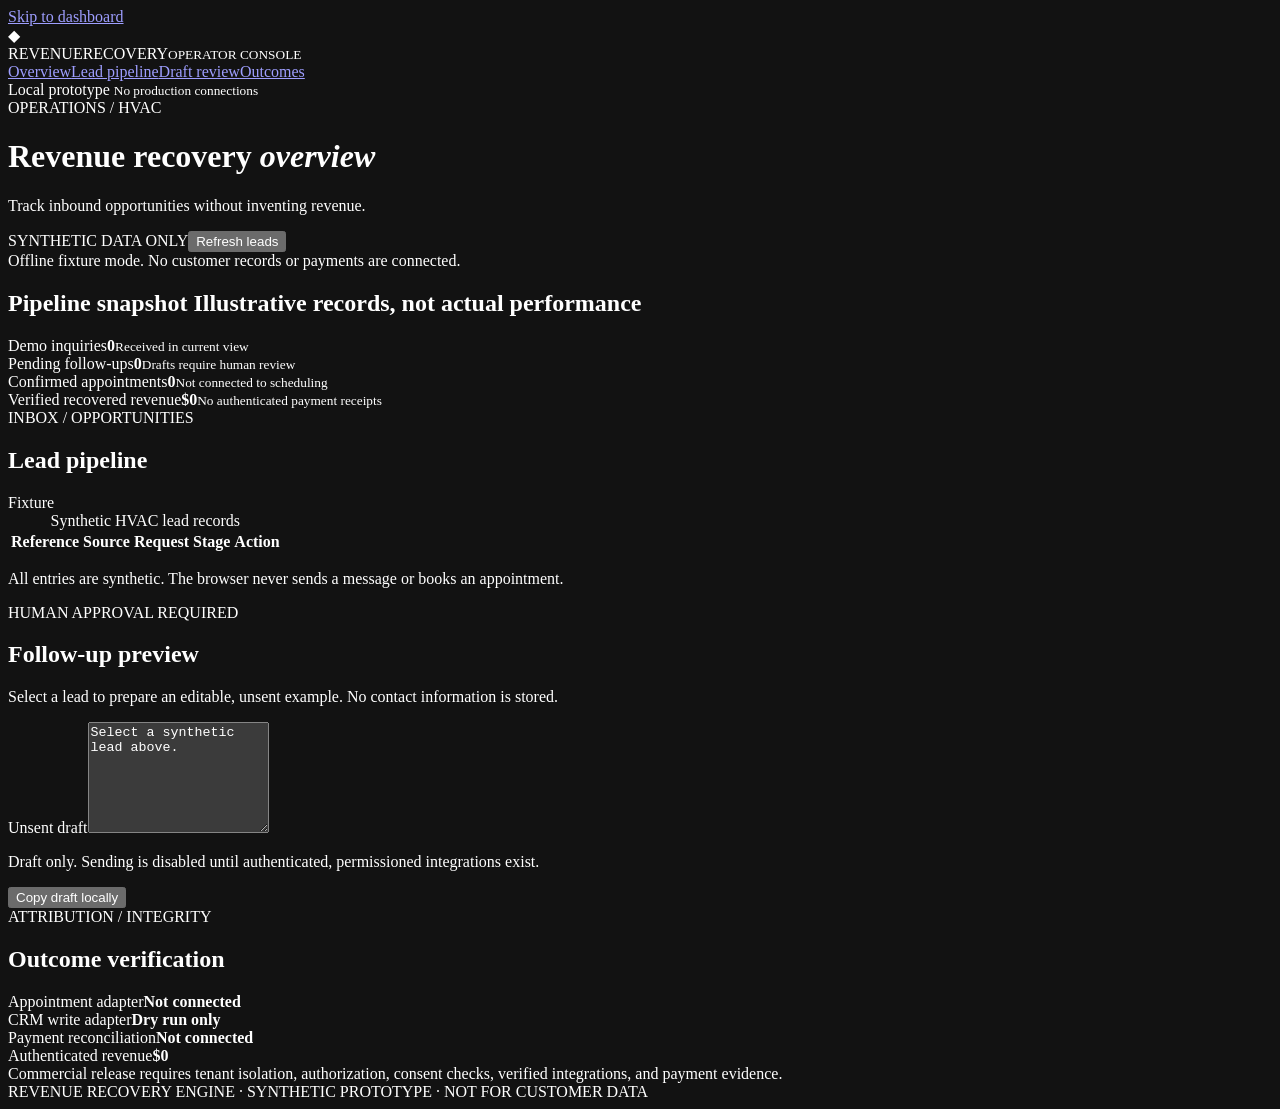
==== products/revenue_recovery/web/index.html @ 93f271ac "feat(rre-experience): add synthetic dashboard and CRM dry-run web/index.html" ====
<!doctype html>
<html lang="en">
<head>
<meta charset="utf-8">
<meta name="viewport" content="width=device-width, initial-scale=1">
<meta name="color-scheme" content="dark">
<title>Revenue Recovery | Synthetic Demo</title>
<link rel="stylesheet" href="./styles.css">
<script defer src="./app.js"></script>
</head>
<body>
<a class="skip" href="#main">Skip to dashboard</a>
<div class="shell">
  <aside class="rail" aria-label="Dashboard navigation">
    <div class="brand"><span class="mark" aria-hidden="true">◆</span><div>REVENUE<span>RECOVERY</span><small>OPERATOR CONSOLE</small></div></div>
    <nav aria-label="Sections"><a href="#overview" aria-current="page">Overview</a><a href="#pipeline">Lead pipeline</a><a href="#drafts">Draft review</a><a href="#outcomes">Outcomes</a></nav>
    <div class="rail-foot"><span class="status-dot" aria-hidden="true"></span> Local prototype <small>No production connections</small></div>
  </aside>
  <main id="main">
    <header class="topbar"><div><div class="eyebrow">OPERATIONS / HVAC</div><h1>Revenue recovery <em>overview</em></h1><p>Track inbound opportunities without inventing revenue.</p></div><div class="top-actions"><span class="badge">SYNTHETIC DATA ONLY</span><button id="refresh" type="button">Refresh leads</button></div></header>
    <div class="notice" role="status" id="connection">Offline fixture mode. No customer records or payments are connected.</div>
    <section id="overview" aria-labelledby="overview-heading"><h2 id="overview-heading">Pipeline snapshot <span class="section-note">Illustrative records, not actual performance</span></h2>
      <div class="metrics">
        <article class="metric"><span>Demo inquiries</span><strong id="leadCount">0</strong><small>Received in current view</small></article>
        <article class="metric"><span>Pending follow-ups</span><strong id="followCount">0</strong><small>Drafts require human review</small></article>
        <article class="metric"><span>Confirmed appointments</span><strong>0</strong><small>Not connected to scheduling</small></article>
        <article class="metric"><span>Verified recovered revenue</span><strong>$0</strong><small>No authenticated payment receipts</small></article>
      </div>
    </section>
    <section class="workspace" id="pipeline" aria-labelledby="pipeline-heading"><div class="section-head"><div><div class="eyebrow">INBOX / OPPORTUNITIES</div><h2 id="pipeline-heading">Lead pipeline</h2></div><span id="leadSource" class="pill">Fixture</span></div>
      <div class="table-scroll"><table><caption class="sr-only">Synthetic HVAC lead records</caption><thead><tr><th scope="col">Reference</th><th scope="col">Source</th><th scope="col">Request</th><th scope="col">Stage</th><th scope="col">Action</th></tr></thead><tbody id="leadRows"></tbody></table></div>
      <p class="hint">All entries are synthetic. The browser never sends a message or books an appointment.</p>
    </section>
    <section class="columns">
      <article class="panel" id="drafts" aria-labelledby="drafts-heading"><div class="eyebrow">HUMAN APPROVAL REQUIRED</div><h2 id="drafts-heading">Follow-up preview</h2><p class="muted">Select a lead to prepare an editable, unsent example. No contact information is stored.</p>
        <label for="draft">Unsent draft</label><textarea id="draft" rows="7" spellcheck="true" aria-describedby="draftWarning">Select a synthetic lead above.</textarea><p class="hint" id="draftWarning">Draft only. Sending is disabled until authenticated, permissioned integrations exist.</p><button type="button" id="copyDraft">Copy draft locally</button><span id="copyStatus" class="inline-status" role="status"></span>
      </article>
      <article class="panel" id="outcomes" aria-labelledby="outcomes-heading"><div class="eyebrow">ATTRIBUTION / INTEGRITY</div><h2 id="outcomes-heading">Outcome verification</h2><div class="outcome"><span>Appointment adapter</span><strong>Not connected</strong></div><div class="outcome"><span>CRM write adapter</span><strong>Dry run only</strong></div><div class="outcome"><span>Payment reconciliation</span><strong>Not connected</strong></div><div class="outcome"><span>Authenticated revenue</span><strong>$0</strong></div><div class="gate">Commercial release requires tenant isolation, authorization, consent checks, verified integrations, and payment evidence.</div>
      </article>
    </section>
    <footer>REVENUE RECOVERY ENGINE · SYNTHETIC PROTOTYPE · NOT FOR CUSTOMER DATA</footer>
  </main>
</div>
</body>
</html>
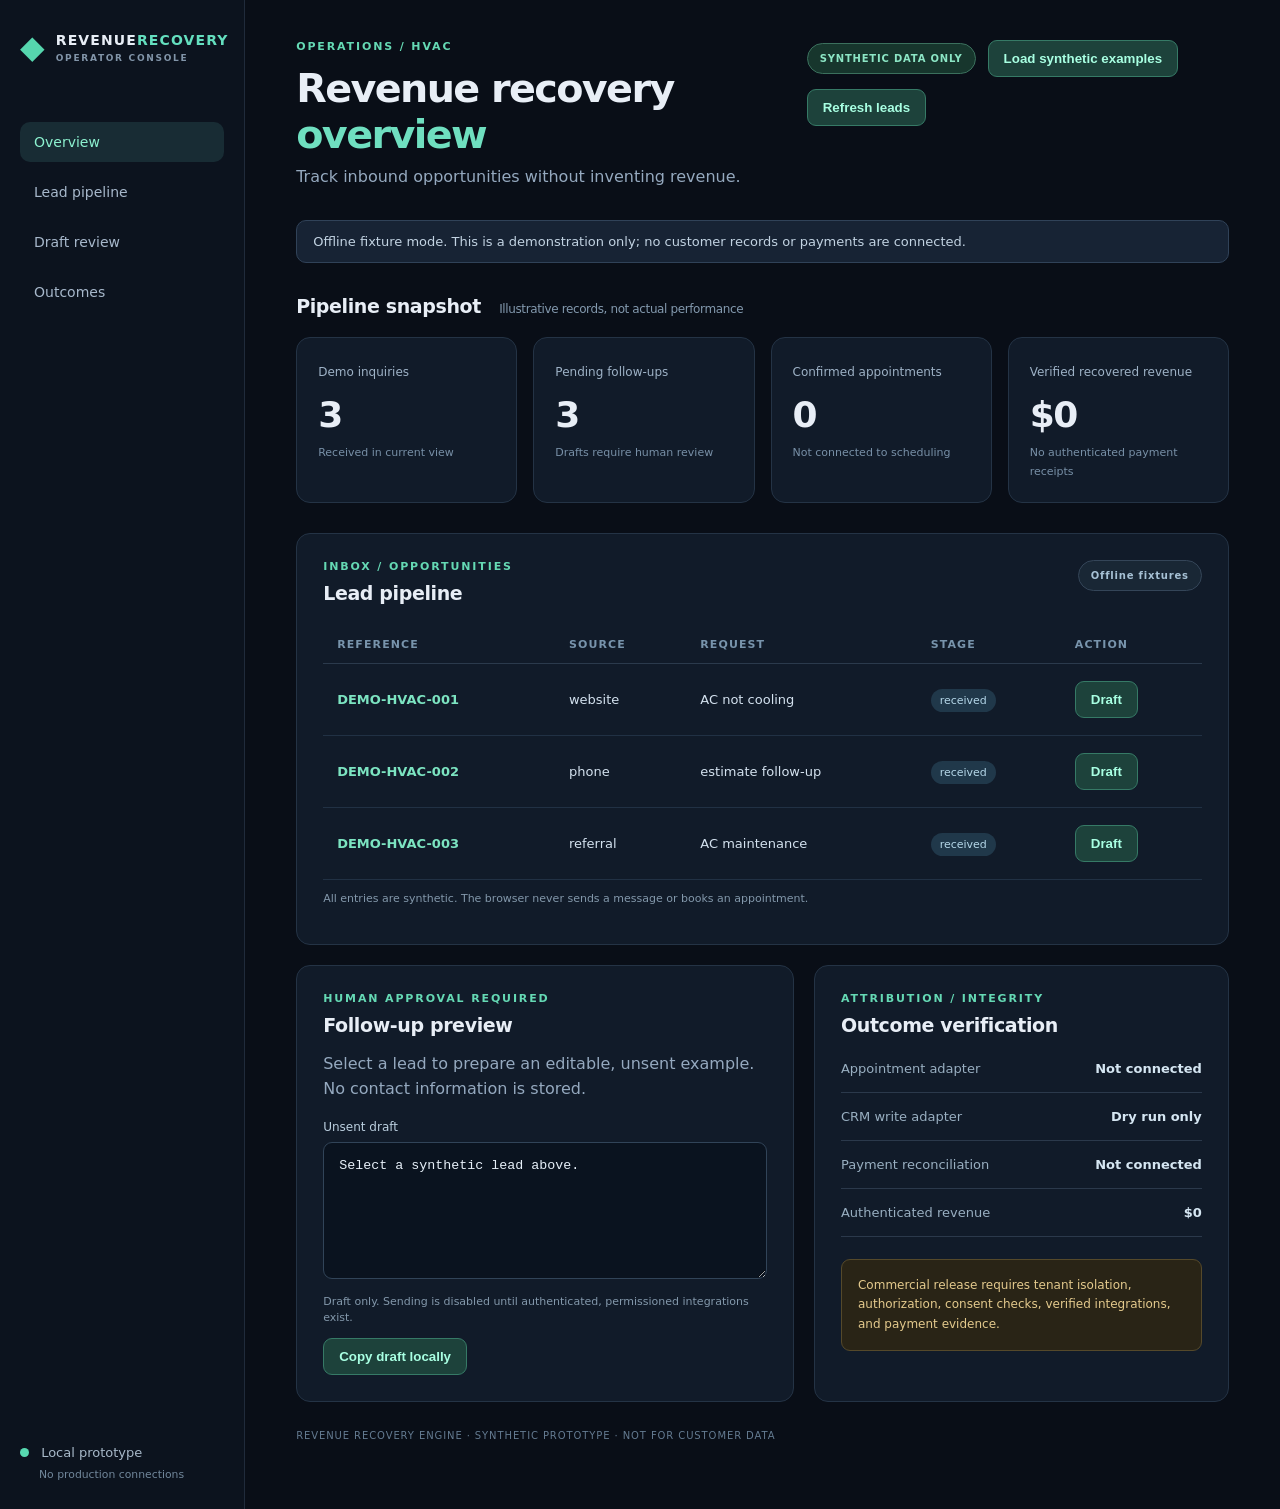
==== commit a4d26a77: "feat(rre): add explicit synthetic demo seed button to browser console" ====
--- a/products/revenue_recovery/web/index.html
+++ b/products/revenue_recovery/web/index.html
@@ -17,7 +17,7 @@
     <div class="rail-foot"><span class="status-dot" aria-hidden="true"></span> Local prototype <small>No production connections</small></div>
   </aside>
   <main id="main">
-    <header class="topbar"><div><div class="eyebrow">OPERATIONS / HVAC</div><h1>Revenue recovery <em>overview</em></h1><p>Track inbound opportunities without inventing revenue.</p></div><div class="top-actions"><span class="badge">SYNTHETIC DATA ONLY</span><button id="refresh" type="button">Refresh leads</button></div></header>
+    <header class="topbar"><div><div class="eyebrow">OPERATIONS / HVAC</div><h1>Revenue recovery <em>overview</em></h1><p>Track inbound opportunities without inventing revenue.</p></div><div class="top-actions"><span class="badge">SYNTHETIC DATA ONLY</span><button id="seedDemo" type="button">Load synthetic examples</button><button id="refresh" type="button">Refresh leads</button></div></header>
     <div class="notice" role="status" id="connection">Offline fixture mode. No customer records or payments are connected.</div>
     <section id="overview" aria-labelledby="overview-heading"><h2 id="overview-heading">Pipeline snapshot <span class="section-note">Illustrative records, not actual performance</span></h2>
       <div class="metrics">
--- a/products/revenue_recovery/web/styles.css
+++ b/products/revenue_recovery/web/styles.css
@@ -0,0 +1 @@
+:root{font-family:Inter,ui-sans-serif,system-ui,-apple-system,BlinkMacSystemFont,"Segoe UI",sans-serif;color:#e8eef6;background:#090e17;font-synthesis:none}*{box-sizing:border-box}body{margin:0}a{color:inherit}.skip{position:absolute;top:-80px;left:12px;background:#fff;color:#111;padding:12px;z-index:10}.skip:focus{top:10px}.shell{display:grid;grid-template-columns:245px minmax(0,1fr);min-height:100vh}.rail{padding:28px 20px;border-right:1px solid #202b3b;background:#0c131e;display:flex;flex-direction:column;gap:56px}.brand{display:flex;align-items:center;gap:10px;font-weight:800;font-size:14px;letter-spacing:.08em}.brand span:not(.mark){color:#64dfbf}.brand small{display:block;font-size:9px;color:#8295a9;letter-spacing:.19em;margin-top:5px}.mark{font-size:32px;color:#56d6ae}.rail nav{display:grid;gap:10px}.rail nav a{text-decoration:none;padding:12px 14px;border-radius:10px;color:#a7b8cb;font-size:14px}.rail nav a:hover,.rail nav a:focus,.rail nav a[aria-current]{background:#182c34;color:#8cf1cf}.rail-foot{margin-top:auto;color:#a8b9c9;font-size:13px}.rail-foot small{display:block;margin:8px 0 0 19px;color:#71879b}.status-dot{display:inline-block;width:9px;height:9px;border-radius:50%;background:#57d8b0;margin-right:8px}main{padding:40px clamp(20px,4vw,64px);max-width:1550px;width:100%;margin:0 auto}.topbar,.section-head{display:flex;align-items:flex-start;justify-content:space-between;gap:24px}.eyebrow{font-size:11px;color:#65d9b4;letter-spacing:.17em;font-weight:750}h1{font-size:clamp(28px,3.1vw,43px);margin:12px 0 8px;letter-spacing:-.04em}h1 em{font-style:normal;color:#6fdfc0}.topbar p,.muted{color:#95a9bf;line-height:1.55}.topbar p{margin:0}.top-actions{display:flex;align-items:center;gap:12px;flex-wrap:wrap}.badge,.pill{font-size:10px;font-weight:800;letter-spacing:.08em;border-radius:100px;padding:9px 12px;border:1px solid #3b705d;color:#8ce6c5;background:#17362d}.pill{background:#192735;color:#a6c1d5;border-color:#344558}button{background:#1d423b;color:#a8ffe2;border:1px solid #367a66;padding:10px 15px;border-radius:9px;cursor:pointer;font-weight:700}button:hover,button:focus-visible{background:#275e50;outline:2px solid #6be5c0;outline-offset:2px}.notice{margin:30px 0 32px;padding:13px 16px;background:#172334;border:1px solid #304258;border-radius:10px;color:#c2d3e2;font-size:13px}h2{font-size:19px;margin:0 0 20px;letter-spacing:-.02em}.section-note{font-size:12px;color:#8399ae;font-weight:400;margin-left:12px}.metrics{display:grid;grid-template-columns:repeat(4,minmax(0,1fr));gap:16px}.metric,.workspace,.panel{background:#111b29;border:1px solid #243345;border-radius:14px}.metric{padding:23px 21px}.metric span{font-size:12px;color:#9eb2c6}.metric strong{display:block;font-size:36px;letter-spacing:-.04em;margin:14px 0 6px}.metric small{color:#7890a7;font-size:11px}.workspace{margin:30px 0 20px;padding:26px}.section-head h2{margin:9px 0 22px}.table-scroll{overflow-x:auto}table{border-collapse:collapse;width:100%;min-width:650px;text-align:left}th{font-size:11px;text-transform:uppercase;letter-spacing:.1em;color:#7894ac;font-weight:700;padding:12px 14px;border-bottom:1px solid #2b3a4c}td{padding:17px 14px;border-bottom:1px solid #213144;font-size:13px;color:#d4e2ef}td:nth-child(3){max-width:350px}td:first-child{color:#7ce4c1;font-weight:700}.stage{border-radius:100px;padding:5px 9px;background:#20384a;color:#b5d7e9;font-size:11px}.empty{color:#a7bbcc;text-align:center}.hint{font-size:11px;color:#8398ab;line-height:1.5}.columns{display:grid;grid-template-columns:1.2fr 1fr;gap:20px}.panel{padding:26px}.panel h2{margin:9px 0}.panel label{display:block;font-size:12px;margin:18px 0 8px;color:#bcd0e0}.panel textarea{width:100%;resize:vertical;border-radius:9px;background:#0a131f;border:1px solid #314458;color:#e7f0f9;padding:15px;font:14px/1.55 inherit}.panel textarea:focus{outline:2px solid #5fdbb5}.inline-status{margin-left:12px;font-size:12px;color:#8be3c6}.outcome{display:flex;justify-content:space-between;gap:12px;padding:16px 0;border-bottom:1px solid #2b394b;color:#99afc1;font-size:13px}.outcome strong{color:#d5e6f2;text-align:right}.gate{margin-top:22px;padding:16px;background:#292416;border:1px solid #55492a;color:#e4ca8d;border-radius:9px;font-size:12px;line-height:1.6}footer{padding:28px 0;color:#647b91;font-size:10px;letter-spacing:.09em}.sr-only{position:absolute;width:1px;height:1px;padding:0;margin:-1px;overflow:hidden;clip:rect(0,0,0,0);white-space:nowrap;border:0}@media(max-width:1100px){.metrics{grid-template-columns:repeat(2,1fr)}.columns{grid-template-columns:1fr}}@media(max-width:760px){.shell{display:block}.rail{padding:15px;gap:14px}.rail nav{display:flex;overflow:auto;gap:4px}.rail nav a{white-space:nowrap;font-size:12px;padding:9px}.rail-foot{display:none}main{padding:25px 16px}.topbar{display:block}.top-actions{margin-top:20px}.metrics{gap:10px}.metric{padding:17px}.metric strong{font-size:28px}.workspace,.panel{padding:18px}.section-note{display:block;margin:7px 0}.badge{font-size:9px}}@media(prefers-reduced-motion:no-preference){button,.rail nav a{transition:background .15s ease}}
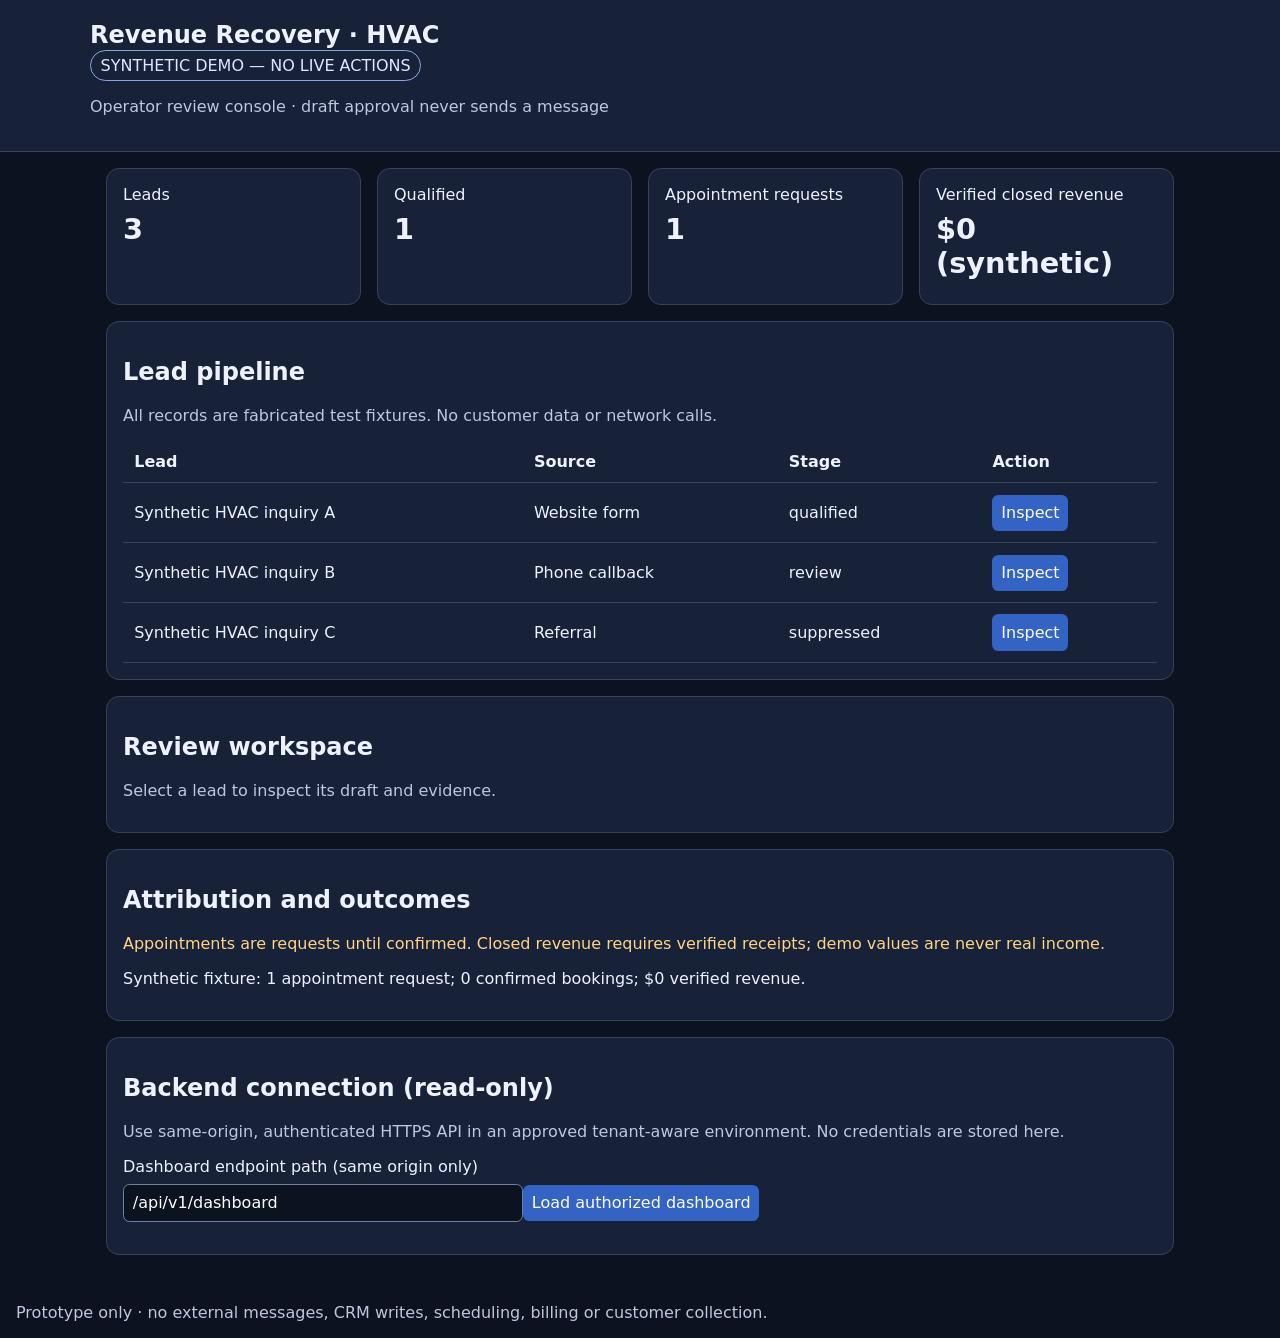
==== commit 68a9799e: "feat(rre): add isolated synthetic responsive operator dashboard" ====
--- a/products/revenue_recovery/web/index.html
+++ b/products/revenue_recovery/web/index.html
@@ -1,45 +1,39 @@
 <!doctype html>
-<html lang="en">
-<head>
-<meta charset="utf-8">
-<meta name="viewport" content="width=device-width, initial-scale=1">
-<meta name="color-scheme" content="dark">
-<title>Revenue Recovery | Synthetic Demo</title>
-<link rel="stylesheet" href="./styles.css">
-<script defer src="./app.js"></script>
-</head>
-<body>
-<a class="skip" href="#main">Skip to dashboard</a>
-<div class="shell">
-  <aside class="rail" aria-label="Dashboard navigation">
-    <div class="brand"><span class="mark" aria-hidden="true">◆</span><div>REVENUE<span>RECOVERY</span><small>OPERATOR CONSOLE</small></div></div>
-    <nav aria-label="Sections"><a href="#overview" aria-current="page">Overview</a><a href="#pipeline">Lead pipeline</a><a href="#drafts">Draft review</a><a href="#outcomes">Outcomes</a></nav>
-    <div class="rail-foot"><span class="status-dot" aria-hidden="true"></span> Local prototype <small>No production connections</small></div>
-  </aside>
-  <main id="main">
-    <header class="topbar"><div><div class="eyebrow">OPERATIONS / HVAC</div><h1>Revenue recovery <em>overview</em></h1><p>Track inbound opportunities without inventing revenue.</p></div><div class="top-actions"><span class="badge">SYNTHETIC DATA ONLY</span><button id="seedDemo" type="button">Load synthetic examples</button><button id="refresh" type="button">Refresh leads</button></div></header>
-    <div class="notice" role="status" id="connection">Offline fixture mode. No customer records or payments are connected.</div>
-    <section id="overview" aria-labelledby="overview-heading"><h2 id="overview-heading">Pipeline snapshot <span class="section-note">Illustrative records, not actual performance</span></h2>
-      <div class="metrics">
-        <article class="metric"><span>Demo inquiries</span><strong id="leadCount">0</strong><small>Received in current view</small></article>
-        <article class="metric"><span>Pending follow-ups</span><strong id="followCount">0</strong><small>Drafts require human review</small></article>
-        <article class="metric"><span>Confirmed appointments</span><strong>0</strong><small>Not connected to scheduling</small></article>
-        <article class="metric"><span>Verified recovered revenue</span><strong>$0</strong><small>No authenticated payment receipts</small></article>
-      </div>
-    </section>
-    <section class="workspace" id="pipeline" aria-labelledby="pipeline-heading"><div class="section-head"><div><div class="eyebrow">INBOX / OPPORTUNITIES</div><h2 id="pipeline-heading">Lead pipeline</h2></div><span id="leadSource" class="pill">Fixture</span></div>
-      <div class="table-scroll"><table><caption class="sr-only">Synthetic HVAC lead records</caption><thead><tr><th scope="col">Reference</th><th scope="col">Source</th><th scope="col">Request</th><th scope="col">Stage</th><th scope="col">Action</th></tr></thead><tbody id="leadRows"></tbody></table></div>
-      <p class="hint">All entries are synthetic. The browser never sends a message or books an appointment.</p>
-    </section>
-    <section class="columns">
-      <article class="panel" id="drafts" aria-labelledby="drafts-heading"><div class="eyebrow">HUMAN APPROVAL REQUIRED</div><h2 id="drafts-heading">Follow-up preview</h2><p class="muted">Select a lead to prepare an editable, unsent example. No contact information is stored.</p>
-        <label for="draft">Unsent draft</label><textarea id="draft" rows="7" spellcheck="true" aria-describedby="draftWarning">Select a synthetic lead above.</textarea><p class="hint" id="draftWarning">Draft only. Sending is disabled until authenticated, permissioned integrations exist.</p><button type="button" id="copyDraft">Copy draft locally</button><span id="copyStatus" class="inline-status" role="status"></span>
-      </article>
-      <article class="panel" id="outcomes" aria-labelledby="outcomes-heading"><div class="eyebrow">ATTRIBUTION / INTEGRITY</div><h2 id="outcomes-heading">Outcome verification</h2><div class="outcome"><span>Appointment adapter</span><strong>Not connected</strong></div><div class="outcome"><span>CRM write adapter</span><strong>Dry run only</strong></div><div class="outcome"><span>Payment reconciliation</span><strong>Not connected</strong></div><div class="outcome"><span>Authenticated revenue</span><strong>$0</strong></div><div class="gate">Commercial release requires tenant isolation, authorization, consent checks, verified integrations, and payment evidence.</div>
-      </article>
-    </section>
-    <footer>REVENUE RECOVERY ENGINE · SYNTHETIC PROTOTYPE · NOT FOR CUSTOMER DATA</footer>
-  </main>
-</div>
-</body>
-</html>+<html lang="en"><head><meta charset="utf-8"><meta name="viewport" content="width=device-width,initial-scale=1">
+<title>Revenue Recovery | Operator Console</title>
+<style>
+:root{font:16px system-ui,sans-serif;color-scheme:dark;background:#0b1220;color:#eef2ff}*{box-sizing:border-box}body{margin:0}header{padding:1.2rem max(1rem,calc((100vw - 1100px)/2));background:#172238;border-bottom:1px solid #38445c}h1{margin:.1rem 0;font-size:1.5rem}small,.muted{color:#bdc8dc}.badge{display:inline-block;padding:.3rem .6rem;border:1px solid #89a5df;border-radius:1rem;color:#dce8ff}main{max-width:1100px;margin:auto;padding:1rem}.grid{display:grid;grid-template-columns:repeat(auto-fit,minmax(190px,1fr));gap:1rem}.card{background:#172238;border:1px solid #35435b;border-radius:.8rem;padding:1rem;margin-bottom:1rem}.metric{font-size:1.8rem;font-weight:700;margin:.5rem 0}table{width:100%;border-collapse:collapse}th,td{padding:.7rem;text-align:left;border-bottom:1px solid #35435b}button,input{font:inherit;border-radius:.4rem;padding:.55rem}button{background:#3263c5;color:white;border:0;cursor:pointer}button:focus-visible,input:focus-visible{outline:3px solid #f5ce73}button:disabled{opacity:.5;cursor:not-allowed}.scroll{overflow-x:auto}label{display:block;margin:.5rem 0}input{background:#0b1220;color:white;border:1px solid #71809d;width:min(100%,400px)}.warn{color:#ffd38a}#detail{white-space:pre-wrap;overflow-wrap:anywhere}footer{padding:1rem;color:#bdc8dc}
+</style></head><body>
+<header><h1>Revenue Recovery · HVAC</h1><span class="badge" id="mode">SYNTHETIC DEMO — NO LIVE ACTIONS</span><p class="muted">Operator review console · draft approval never sends a message</p></header>
+<main><section aria-label="Pipeline summary" class="grid" id="metrics"></section>
+<section class="card"><h2>Lead pipeline</h2><p class="muted" id="status" role="status" aria-live="polite">Loading local synthetic fixture…</p><div class="scroll"><table><thead><tr><th scope="col">Lead</th><th scope="col">Source</th><th scope="col">Stage</th><th scope="col">Action</th></tr></thead><tbody id="leads"></tbody></table></div></section>
+<section class="card"><h2>Review workspace</h2><p id="detail" class="muted">Select a lead to inspect its draft and evidence.</p><div id="actions"></div></section>
+<section class="card"><h2>Attribution and outcomes</h2><p class="warn">Appointments are requests until confirmed. Closed revenue requires verified receipts; demo values are never real income.</p><div id="outcomes"></div></section>
+<section class="card"><h2>Backend connection (read-only)</h2><p class="muted">Use same-origin, authenticated HTTPS API in an approved tenant-aware environment. No credentials are stored here.</p><label for="endpoint">Dashboard endpoint path (same origin only)</label><input id="endpoint" value="/api/v1/dashboard" autocomplete="off"><button id="load">Load authorized dashboard</button><p id="apiStatus" role="status"></p></section></main>
+<footer>Prototype only · no external messages, CRM writes, scheduling, billing or customer collection.</footer>
+<script>
+"use strict";
+const fixture={synthetic:true,leads:[
+{id:"SYN-001",name:"Synthetic HVAC inquiry A",source:"Website form",stage:"qualified",evidence:"Synthetic: requested AC repair estimate",draft:"Hello, would you like to review available estimate times?",consent:"unknown",appointment:"not_requested",closed_revenue_verified_cents:0},
+{id:"SYN-002",name:"Synthetic HVAC inquiry B",source:"Phone callback",stage:"review",evidence:"Synthetic: requested furnace service",draft:"Hello, can we help arrange a furnace service estimate?",consent:"unknown",appointment:"requested",closed_revenue_verified_cents:0},
+{id:"SYN-003",name:"Synthetic HVAC inquiry C",source:"Referral",stage:"suppressed",evidence:"Synthetic: opted out",draft:"",consent:"opted_out",appointment:"not_requested",closed_revenue_verified_cents:0}
+]};
+let data=fixture;let selected=null;
+const el=id=>document.getElementById(id);
+const node=(tag,value)=>{const n=document.createElement(tag);n.textContent=String(value);return n};
+function render(){
+el("mode").textContent=data.synthetic?"SYNTHETIC DEMO — NO LIVE ACTIONS":"AUTHORIZED API DATA — READ ONLY";
+el("metrics").replaceChildren();
+const leads=data.leads||[];const verified=leads.reduce((s,l)=>s+(Number.isSafeInteger(l.closed_revenue_verified_cents)&&l.closed_revenue_verified_cents>0?l.closed_revenue_verified_cents:0),0);
+for(const [label,value] of [["Leads",leads.length],["Qualified",leads.filter(l=>l.stage==="qualified").length],["Appointment requests",leads.filter(l=>l.appointment==="requested").length],["Verified closed revenue",data.synthetic?"$0 (synthetic)":new Intl.NumberFormat("en-US",{style:"currency",currency:"USD"}).format(verified/100)]]){
+const c=node("article","");c.className="card";c.append(node("div",label));const v=node("div",value);v.className="metric";c.append(v);el("metrics").append(c)}
+el("leads").replaceChildren();
+for(const l of leads){const tr=document.createElement("tr");for(const value of [l.name,l.source,l.stage])tr.append(node("td",value||"—"));const td=document.createElement("td"),btn=node("button","Inspect");btn.type="button";btn.addEventListener("click",()=>inspect(l.id));td.append(btn);tr.append(td);el("leads").append(tr)}
+el("status").textContent=data.synthetic?"All records are fabricated test fixtures. No customer data or network calls.":"Data returned by authenticated same-origin API; verify tenant authorization server-side.";
+el("outcomes").replaceChildren(node("p",data.synthetic?"Synthetic fixture: 1 appointment request; 0 confirmed bookings; $0 verified revenue.":"Read-only view. Verify provenance and receipt evidence in backend before reporting revenue."));
+if(selected)inspect(selected);
+}
+function inspect(id){selected=id;const l=(data.leads||[]).find(x=>x.id===id);if(!l)return;el("detail").textContent=["Lead: "+l.name,"Source: "+l.source,"Stage: "+l.stage,"Evidence: "+(l.evidence||"None"),"Consent: "+(l.consent||"unknown"),"Draft (NOT SENT): "+(l.draft||"No draft"),"Appointment: "+(l.appointment||"unknown")].join("\n");el("actions").replaceChildren();const btn=node("button","Mark reviewed locally");btn.disabled=!data.synthetic||l.consent==="opted_out"||!l.draft;btn.addEventListener("click",()=>{btn.disabled=true;el("detail").textContent+="\nLocally reviewed only; no approval transmitted, no message sent.";});el("actions").append(btn)}
+el("load").addEventListener("click",async()=>{const path=el("endpoint").value.trim();if(!/^\/[a-zA-Z0-9/_-]+$/.test(path)){el("apiStatus").textContent="Use a same-origin absolute path without query parameters.";return}el("apiStatus").textContent="Loading…";try{if(location.protocol!=="https:"&&location.hostname!=="localhost"&&location.hostname!=="127.0.0.1")throw Error("HTTPS required");const r=await fetch(path,{credentials:"same-origin",headers:{Accept:"application/json"},cache:"no-store"});if(!r.ok)throw Error("HTTP "+r.status);const body=await r.json();if(!body||!Array.isArray(body.leads)||typeof body.synthetic!=="boolean")throw Error("Unexpected API contract");data=body;selected=null;render();el("apiStatus").textContent="Loaded read-only dashboard."}catch(e){el("apiStatus").textContent="Not connected: "+e.message+"; synthetic demo retained if not previously replaced."}});
+render();
+</script></body></html>
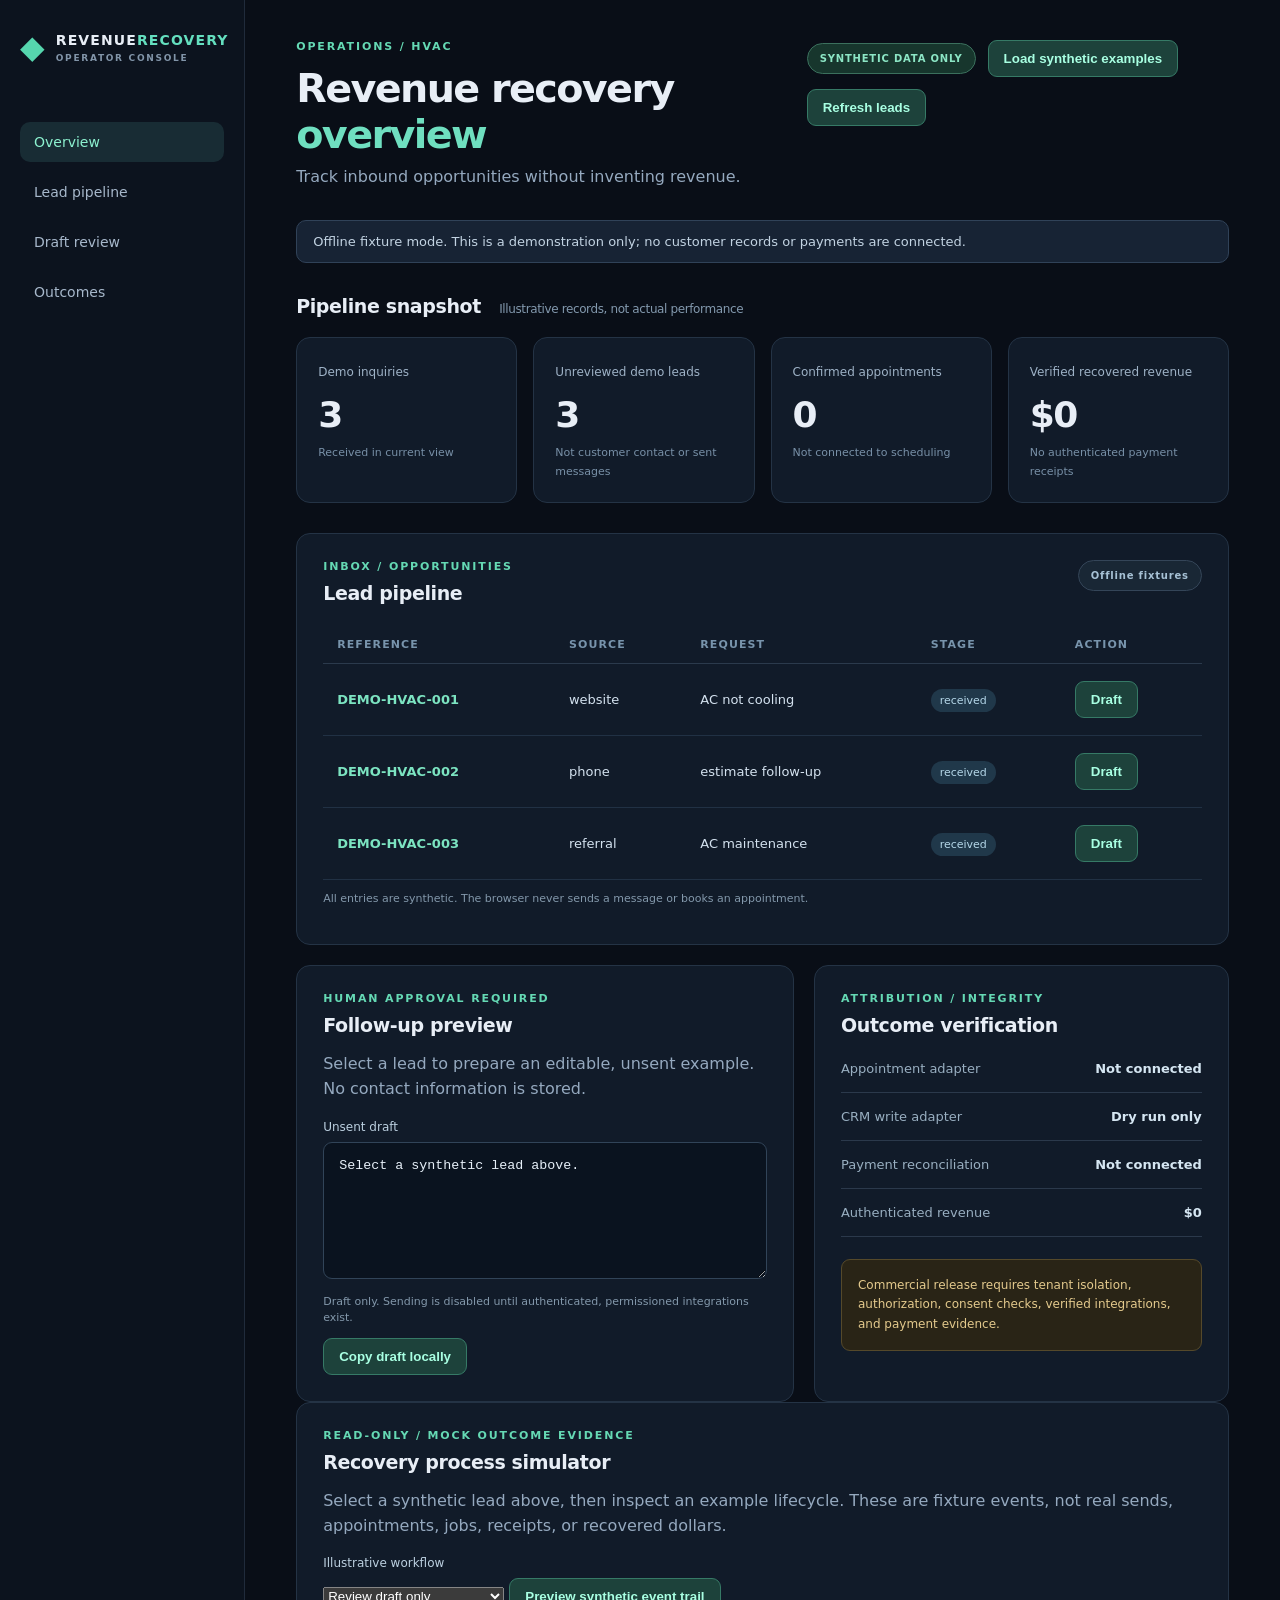
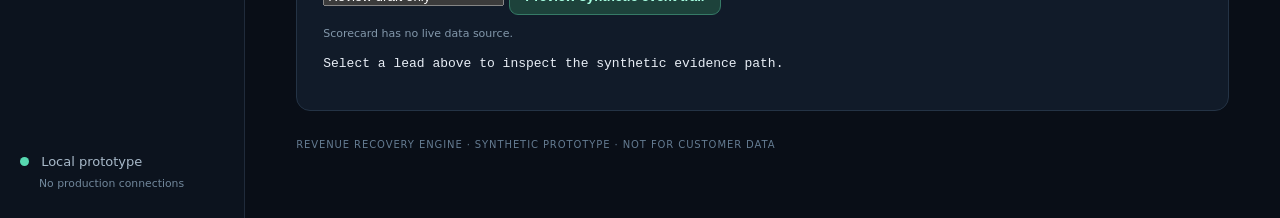
==== commit d26aedc7: "feat(rre): expose explicit synthetic audit simulator and zero-revenue scorecard" ====
--- a/products/revenue_recovery/web/index.html
+++ b/products/revenue_recovery/web/index.html
@@ -1,39 +1,55 @@
 <!doctype html>
-<html lang="en"><head><meta charset="utf-8"><meta name="viewport" content="width=device-width,initial-scale=1">
-<title>Revenue Recovery | Operator Console</title>
-<style>
-:root{font:16px system-ui,sans-serif;color-scheme:dark;background:#0b1220;color:#eef2ff}*{box-sizing:border-box}body{margin:0}header{padding:1.2rem max(1rem,calc((100vw - 1100px)/2));background:#172238;border-bottom:1px solid #38445c}h1{margin:.1rem 0;font-size:1.5rem}small,.muted{color:#bdc8dc}.badge{display:inline-block;padding:.3rem .6rem;border:1px solid #89a5df;border-radius:1rem;color:#dce8ff}main{max-width:1100px;margin:auto;padding:1rem}.grid{display:grid;grid-template-columns:repeat(auto-fit,minmax(190px,1fr));gap:1rem}.card{background:#172238;border:1px solid #35435b;border-radius:.8rem;padding:1rem;margin-bottom:1rem}.metric{font-size:1.8rem;font-weight:700;margin:.5rem 0}table{width:100%;border-collapse:collapse}th,td{padding:.7rem;text-align:left;border-bottom:1px solid #35435b}button,input{font:inherit;border-radius:.4rem;padding:.55rem}button{background:#3263c5;color:white;border:0;cursor:pointer}button:focus-visible,input:focus-visible{outline:3px solid #f5ce73}button:disabled{opacity:.5;cursor:not-allowed}.scroll{overflow-x:auto}label{display:block;margin:.5rem 0}input{background:#0b1220;color:white;border:1px solid #71809d;width:min(100%,400px)}.warn{color:#ffd38a}#detail{white-space:pre-wrap;overflow-wrap:anywhere}footer{padding:1rem;color:#bdc8dc}
-</style></head><body>
-<header><h1>Revenue Recovery · HVAC</h1><span class="badge" id="mode">SYNTHETIC DEMO — NO LIVE ACTIONS</span><p class="muted">Operator review console · draft approval never sends a message</p></header>
-<main><section aria-label="Pipeline summary" class="grid" id="metrics"></section>
-<section class="card"><h2>Lead pipeline</h2><p class="muted" id="status" role="status" aria-live="polite">Loading local synthetic fixture…</p><div class="scroll"><table><thead><tr><th scope="col">Lead</th><th scope="col">Source</th><th scope="col">Stage</th><th scope="col">Action</th></tr></thead><tbody id="leads"></tbody></table></div></section>
-<section class="card"><h2>Review workspace</h2><p id="detail" class="muted">Select a lead to inspect its draft and evidence.</p><div id="actions"></div></section>
-<section class="card"><h2>Attribution and outcomes</h2><p class="warn">Appointments are requests until confirmed. Closed revenue requires verified receipts; demo values are never real income.</p><div id="outcomes"></div></section>
-<section class="card"><h2>Backend connection (read-only)</h2><p class="muted">Use same-origin, authenticated HTTPS API in an approved tenant-aware environment. No credentials are stored here.</p><label for="endpoint">Dashboard endpoint path (same origin only)</label><input id="endpoint" value="/api/v1/dashboard" autocomplete="off"><button id="load">Load authorized dashboard</button><p id="apiStatus" role="status"></p></section></main>
-<footer>Prototype only · no external messages, CRM writes, scheduling, billing or customer collection.</footer>
-<script>
-"use strict";
-const fixture={synthetic:true,leads:[
-{id:"SYN-001",name:"Synthetic HVAC inquiry A",source:"Website form",stage:"qualified",evidence:"Synthetic: requested AC repair estimate",draft:"Hello, would you like to review available estimate times?",consent:"unknown",appointment:"not_requested",closed_revenue_verified_cents:0},
-{id:"SYN-002",name:"Synthetic HVAC inquiry B",source:"Phone callback",stage:"review",evidence:"Synthetic: requested furnace service",draft:"Hello, can we help arrange a furnace service estimate?",consent:"unknown",appointment:"requested",closed_revenue_verified_cents:0},
-{id:"SYN-003",name:"Synthetic HVAC inquiry C",source:"Referral",stage:"suppressed",evidence:"Synthetic: opted out",draft:"",consent:"opted_out",appointment:"not_requested",closed_revenue_verified_cents:0}
-]};
-let data=fixture;let selected=null;
-const el=id=>document.getElementById(id);
-const node=(tag,value)=>{const n=document.createElement(tag);n.textContent=String(value);return n};
-function render(){
-el("mode").textContent=data.synthetic?"SYNTHETIC DEMO — NO LIVE ACTIONS":"AUTHORIZED API DATA — READ ONLY";
-el("metrics").replaceChildren();
-const leads=data.leads||[];const verified=leads.reduce((s,l)=>s+(Number.isSafeInteger(l.closed_revenue_verified_cents)&&l.closed_revenue_verified_cents>0?l.closed_revenue_verified_cents:0),0);
-for(const [label,value] of [["Leads",leads.length],["Qualified",leads.filter(l=>l.stage==="qualified").length],["Appointment requests",leads.filter(l=>l.appointment==="requested").length],["Verified closed revenue",data.synthetic?"$0 (synthetic)":new Intl.NumberFormat("en-US",{style:"currency",currency:"USD"}).format(verified/100)]]){
-const c=node("article","");c.className="card";c.append(node("div",label));const v=node("div",value);v.className="metric";c.append(v);el("metrics").append(c)}
-el("leads").replaceChildren();
-for(const l of leads){const tr=document.createElement("tr");for(const value of [l.name,l.source,l.stage])tr.append(node("td",value||"—"));const td=document.createElement("td"),btn=node("button","Inspect");btn.type="button";btn.addEventListener("click",()=>inspect(l.id));td.append(btn);tr.append(td);el("leads").append(tr)}
-el("status").textContent=data.synthetic?"All records are fabricated test fixtures. No customer data or network calls.":"Data returned by authenticated same-origin API; verify tenant authorization server-side.";
-el("outcomes").replaceChildren(node("p",data.synthetic?"Synthetic fixture: 1 appointment request; 0 confirmed bookings; $0 verified revenue.":"Read-only view. Verify provenance and receipt evidence in backend before reporting revenue."));
-if(selected)inspect(selected);
-}
-function inspect(id){selected=id;const l=(data.leads||[]).find(x=>x.id===id);if(!l)return;el("detail").textContent=["Lead: "+l.name,"Source: "+l.source,"Stage: "+l.stage,"Evidence: "+(l.evidence||"None"),"Consent: "+(l.consent||"unknown"),"Draft (NOT SENT): "+(l.draft||"No draft"),"Appointment: "+(l.appointment||"unknown")].join("\n");el("actions").replaceChildren();const btn=node("button","Mark reviewed locally");btn.disabled=!data.synthetic||l.consent==="opted_out"||!l.draft;btn.addEventListener("click",()=>{btn.disabled=true;el("detail").textContent+="\nLocally reviewed only; no approval transmitted, no message sent.";});el("actions").append(btn)}
-el("load").addEventListener("click",async()=>{const path=el("endpoint").value.trim();if(!/^\/[a-zA-Z0-9/_-]+$/.test(path)){el("apiStatus").textContent="Use a same-origin absolute path without query parameters.";return}el("apiStatus").textContent="Loading…";try{if(location.protocol!=="https:"&&location.hostname!=="localhost"&&location.hostname!=="127.0.0.1")throw Error("HTTPS required");const r=await fetch(path,{credentials:"same-origin",headers:{Accept:"application/json"},cache:"no-store"});if(!r.ok)throw Error("HTTP "+r.status);const body=await r.json();if(!body||!Array.isArray(body.leads)||typeof body.synthetic!=="boolean")throw Error("Unexpected API contract");data=body;selected=null;render();el("apiStatus").textContent="Loaded read-only dashboard."}catch(e){el("apiStatus").textContent="Not connected: "+e.message+"; synthetic demo retained if not previously replaced."}});
-render();
-</script></body></html>+<html lang="en">
+<head>
+<meta charset="utf-8">
+<meta name="viewport" content="width=device-width, initial-scale=1">
+<meta name="color-scheme" content="dark">
+<title>Revenue Recovery | Synthetic Demo</title>
+<link rel="stylesheet" href="./styles.css">
+<script defer src="./app.js"></script>
+</head>
+<body>
+<a class="skip" href="#main">Skip to dashboard</a>
+<div class="shell">
+  <aside class="rail" aria-label="Dashboard navigation">
+    <div class="brand"><span class="mark" aria-hidden="true">◆</span><div>REVENUE<span>RECOVERY</span><small>OPERATOR CONSOLE</small></div></div>
+    <nav aria-label="Sections"><a href="#overview" aria-current="page">Overview</a><a href="#pipeline">Lead pipeline</a><a href="#drafts">Draft review</a><a href="#outcomes">Outcomes</a></nav>
+    <div class="rail-foot"><span class="status-dot" aria-hidden="true"></span> Local prototype <small>No production connections</small></div>
+  </aside>
+  <main id="main">
+    <header class="topbar"><div><div class="eyebrow">OPERATIONS / HVAC</div><h1>Revenue recovery <em>overview</em></h1><p>Track inbound opportunities without inventing revenue.</p></div><div class="top-actions"><span class="badge">SYNTHETIC DATA ONLY</span><button id="seedDemo" type="button">Load synthetic examples</button><button id="refresh" type="button">Refresh leads</button></div></header>
+    <div class="notice" role="status" id="connection">Offline fixture mode. No customer records or payments are connected.</div>
+    <section id="overview" aria-labelledby="overview-heading"><h2 id="overview-heading">Pipeline snapshot <span class="section-note">Illustrative records, not actual performance</span></h2>
+      <div class="metrics">
+        <article class="metric"><span>Demo inquiries</span><strong id="leadCount">0</strong><small>Received in current view</small></article>
+        <article class="metric"><span>Unreviewed demo leads</span><strong id="followCount">0</strong><small>Not customer contact or sent messages</small></article>
+        <article class="metric"><span>Confirmed appointments</span><strong>0</strong><small>Not connected to scheduling</small></article>
+        <article class="metric"><span>Verified recovered revenue</span><strong>$0</strong><small>No authenticated payment receipts</small></article>
+      </div>
+    </section>
+    <section class="workspace" id="pipeline" aria-labelledby="pipeline-heading"><div class="section-head"><div><div class="eyebrow">INBOX / OPPORTUNITIES</div><h2 id="pipeline-heading">Lead pipeline</h2></div><span id="leadSource" class="pill">Fixture</span></div>
+      <div class="table-scroll"><table><caption class="sr-only">Synthetic HVAC lead records</caption><thead><tr><th scope="col">Reference</th><th scope="col">Source</th><th scope="col">Request</th><th scope="col">Stage</th><th scope="col">Action</th></tr></thead><tbody id="leadRows"></tbody></table></div>
+      <p class="hint">All entries are synthetic. The browser never sends a message or books an appointment.</p>
+    </section>
+    <section class="columns">
+      <article class="panel" id="drafts" aria-labelledby="drafts-heading"><div class="eyebrow">HUMAN APPROVAL REQUIRED</div><h2 id="drafts-heading">Follow-up preview</h2><p class="muted">Select a lead to prepare an editable, unsent example. No contact information is stored.</p>
+        <label for="draft">Unsent draft</label><textarea id="draft" rows="7" spellcheck="true" aria-describedby="draftWarning">Select a synthetic lead above.</textarea><p class="hint" id="draftWarning">Draft only. Sending is disabled until authenticated, permissioned integrations exist.</p><button type="button" id="copyDraft">Copy draft locally</button><span id="copyStatus" class="inline-status" role="status"></span>
+      </article>
+      <article class="panel" id="outcomes" aria-labelledby="outcomes-heading"><div class="eyebrow">ATTRIBUTION / INTEGRITY</div><h2 id="outcomes-heading">Outcome verification</h2><div class="outcome"><span>Appointment adapter</span><strong>Not connected</strong></div><div class="outcome"><span>CRM write adapter</span><strong>Dry run only</strong></div><div class="outcome"><span>Payment reconciliation</span><strong>Not connected</strong></div><div class="outcome"><span>Authenticated revenue</span><strong>$0</strong></div><div class="gate">Commercial release requires tenant isolation, authorization, consent checks, verified integrations, and payment evidence.</div>
+      </article>
+    </section>
+    <section class="panel" id="scenario-audit" aria-labelledby="audit-heading">
+      <div class="eyebrow">READ-ONLY / MOCK OUTCOME EVIDENCE</div>
+      <h2 id="audit-heading">Recovery process simulator</h2>
+      <p class="muted">Select a synthetic lead above, then inspect an example lifecycle. These are fixture events, not real sends, appointments, jobs, receipts, or recovered dollars.</p>
+      <label for="scenarioChoice">Illustrative workflow</label>
+      <select id="scenarioChoice"><option value="review">Review draft only</option><option value="appointment_mock">Mock appointment</option><option value="closed_job_mock">Mock job close (unverified)</option></select>
+      <button type="button" id="runScenario">Preview synthetic event trail</button>
+      <p id="scorecardInfo" class="hint" role="status">Scorecard has no live data source.</p>
+      <pre id="auditEvents" class="audit-events" role="status">Select a lead above to inspect the synthetic evidence path.</pre>
+    </section>
+    <footer>REVENUE RECOVERY ENGINE · SYNTHETIC PROTOTYPE · NOT FOR CUSTOMER DATA</footer>
+  </main>
+</div>
+</body>
+</html>
--- a/products/revenue_recovery/web/styles.css
+++ b/products/revenue_recovery/web/styles.css
@@ -0,0 +1 @@
+:root{font-family:Inter,ui-sans-serif,system-ui,-apple-system,BlinkMacSystemFont,"Segoe UI",sans-serif;color:#e8eef6;background:#090e17;font-synthesis:none}*{box-sizing:border-box}body{margin:0}a{color:inherit}.skip{position:absolute;top:-80px;left:12px;background:#fff;color:#111;padding:12px;z-index:10}.skip:focus{top:10px}.shell{display:grid;grid-template-columns:245px minmax(0,1fr);min-height:100vh}.rail{padding:28px 20px;border-right:1px solid #202b3b;background:#0c131e;display:flex;flex-direction:column;gap:56px}.brand{display:flex;align-items:center;gap:10px;font-weight:800;font-size:14px;letter-spacing:.08em}.brand span:not(.mark){color:#64dfbf}.brand small{display:block;font-size:9px;color:#8295a9;letter-spacing:.19em;margin-top:5px}.mark{font-size:32px;color:#56d6ae}.rail nav{display:grid;gap:10px}.rail nav a{text-decoration:none;padding:12px 14px;border-radius:10px;color:#a7b8cb;font-size:14px}.rail nav a:hover,.rail nav a:focus,.rail nav a[aria-current]{background:#182c34;color:#8cf1cf}.rail-foot{margin-top:auto;color:#a8b9c9;font-size:13px}.rail-foot small{display:block;margin:8px 0 0 19px;color:#71879b}.status-dot{display:inline-block;width:9px;height:9px;border-radius:50%;background:#57d8b0;margin-right:8px}main{padding:40px clamp(20px,4vw,64px);max-width:1550px;width:100%;margin:0 auto}.topbar,.section-head{display:flex;align-items:flex-start;justify-content:space-between;gap:24px}.eyebrow{font-size:11px;color:#65d9b4;letter-spacing:.17em;font-weight:750}h1{font-size:clamp(28px,3.1vw,43px);margin:12px 0 8px;letter-spacing:-.04em}h1 em{font-style:normal;color:#6fdfc0}.topbar p,.muted{color:#95a9bf;line-height:1.55}.topbar p{margin:0}.top-actions{display:flex;align-items:center;gap:12px;flex-wrap:wrap}.badge,.pill{font-size:10px;font-weight:800;letter-spacing:.08em;border-radius:100px;padding:9px 12px;border:1px solid #3b705d;color:#8ce6c5;background:#17362d}.pill{background:#192735;color:#a6c1d5;border-color:#344558}button{background:#1d423b;color:#a8ffe2;border:1px solid #367a66;padding:10px 15px;border-radius:9px;cursor:pointer;font-weight:700}button:hover,button:focus-visible{background:#275e50;outline:2px solid #6be5c0;outline-offset:2px}.notice{margin:30px 0 32px;padding:13px 16px;background:#172334;border:1px solid #304258;border-radius:10px;color:#c2d3e2;font-size:13px}h2{font-size:19px;margin:0 0 20px;letter-spacing:-.02em}.section-note{font-size:12px;color:#8399ae;font-weight:400;margin-left:12px}.metrics{display:grid;grid-template-columns:repeat(4,minmax(0,1fr));gap:16px}.metric,.workspace,.panel{background:#111b29;border:1px solid #243345;border-radius:14px}.metric{padding:23px 21px}.metric span{font-size:12px;color:#9eb2c6}.metric strong{display:block;font-size:36px;letter-spacing:-.04em;margin:14px 0 6px}.metric small{color:#7890a7;font-size:11px}.workspace{margin:30px 0 20px;padding:26px}.section-head h2{margin:9px 0 22px}.table-scroll{overflow-x:auto}table{border-collapse:collapse;width:100%;min-width:650px;text-align:left}th{font-size:11px;text-transform:uppercase;letter-spacing:.1em;color:#7894ac;font-weight:700;padding:12px 14px;border-bottom:1px solid #2b3a4c}td{padding:17px 14px;border-bottom:1px solid #213144;font-size:13px;color:#d4e2ef}td:nth-child(3){max-width:350px}td:first-child{color:#7ce4c1;font-weight:700}.stage{border-radius:100px;padding:5px 9px;background:#20384a;color:#b5d7e9;font-size:11px}.empty{color:#a7bbcc;text-align:center}.hint{font-size:11px;color:#8398ab;line-height:1.5}.columns{display:grid;grid-template-columns:1.2fr 1fr;gap:20px}.panel{padding:26px}.panel h2{margin:9px 0}.panel label{display:block;font-size:12px;margin:18px 0 8px;color:#bcd0e0}.panel textarea{width:100%;resize:vertical;border-radius:9px;background:#0a131f;border:1px solid #314458;color:#e7f0f9;padding:15px;font:14px/1.55 inherit}.panel textarea:focus{outline:2px solid #5fdbb5}.inline-status{margin-left:12px;font-size:12px;color:#8be3c6}.outcome{display:flex;justify-content:space-between;gap:12px;padding:16px 0;border-bottom:1px solid #2b394b;color:#99afc1;font-size:13px}.outcome strong{color:#d5e6f2;text-align:right}.gate{margin-top:22px;padding:16px;background:#292416;border:1px solid #55492a;color:#e4ca8d;border-radius:9px;font-size:12px;line-height:1.6}footer{padding:28px 0;color:#647b91;font-size:10px;letter-spacing:.09em}.sr-only{position:absolute;width:1px;height:1px;padding:0;margin:-1px;overflow:hidden;clip:rect(0,0,0,0);white-space:nowrap;border:0}@media(max-width:1100px){.metrics{grid-template-columns:repeat(2,1fr)}.columns{grid-template-columns:1fr}}@media(max-width:760px){.shell{display:block}.rail{padding:15px;gap:14px}.rail nav{display:flex;overflow:auto;gap:4px}.rail nav a{white-space:nowrap;font-size:12px;padding:9px}.rail-foot{display:none}main{padding:25px 16px}.topbar{display:block}.top-actions{margin-top:20px}.metrics{gap:10px}.metric{padding:17px}.metric strong{font-size:28px}.workspace,.panel{padding:18px}.section-note{display:block;margin:7px 0}.badge{font-size:9px}}@media(prefers-reduced-motion:no-preference){button,.rail nav a{transition:background .15s ease}}
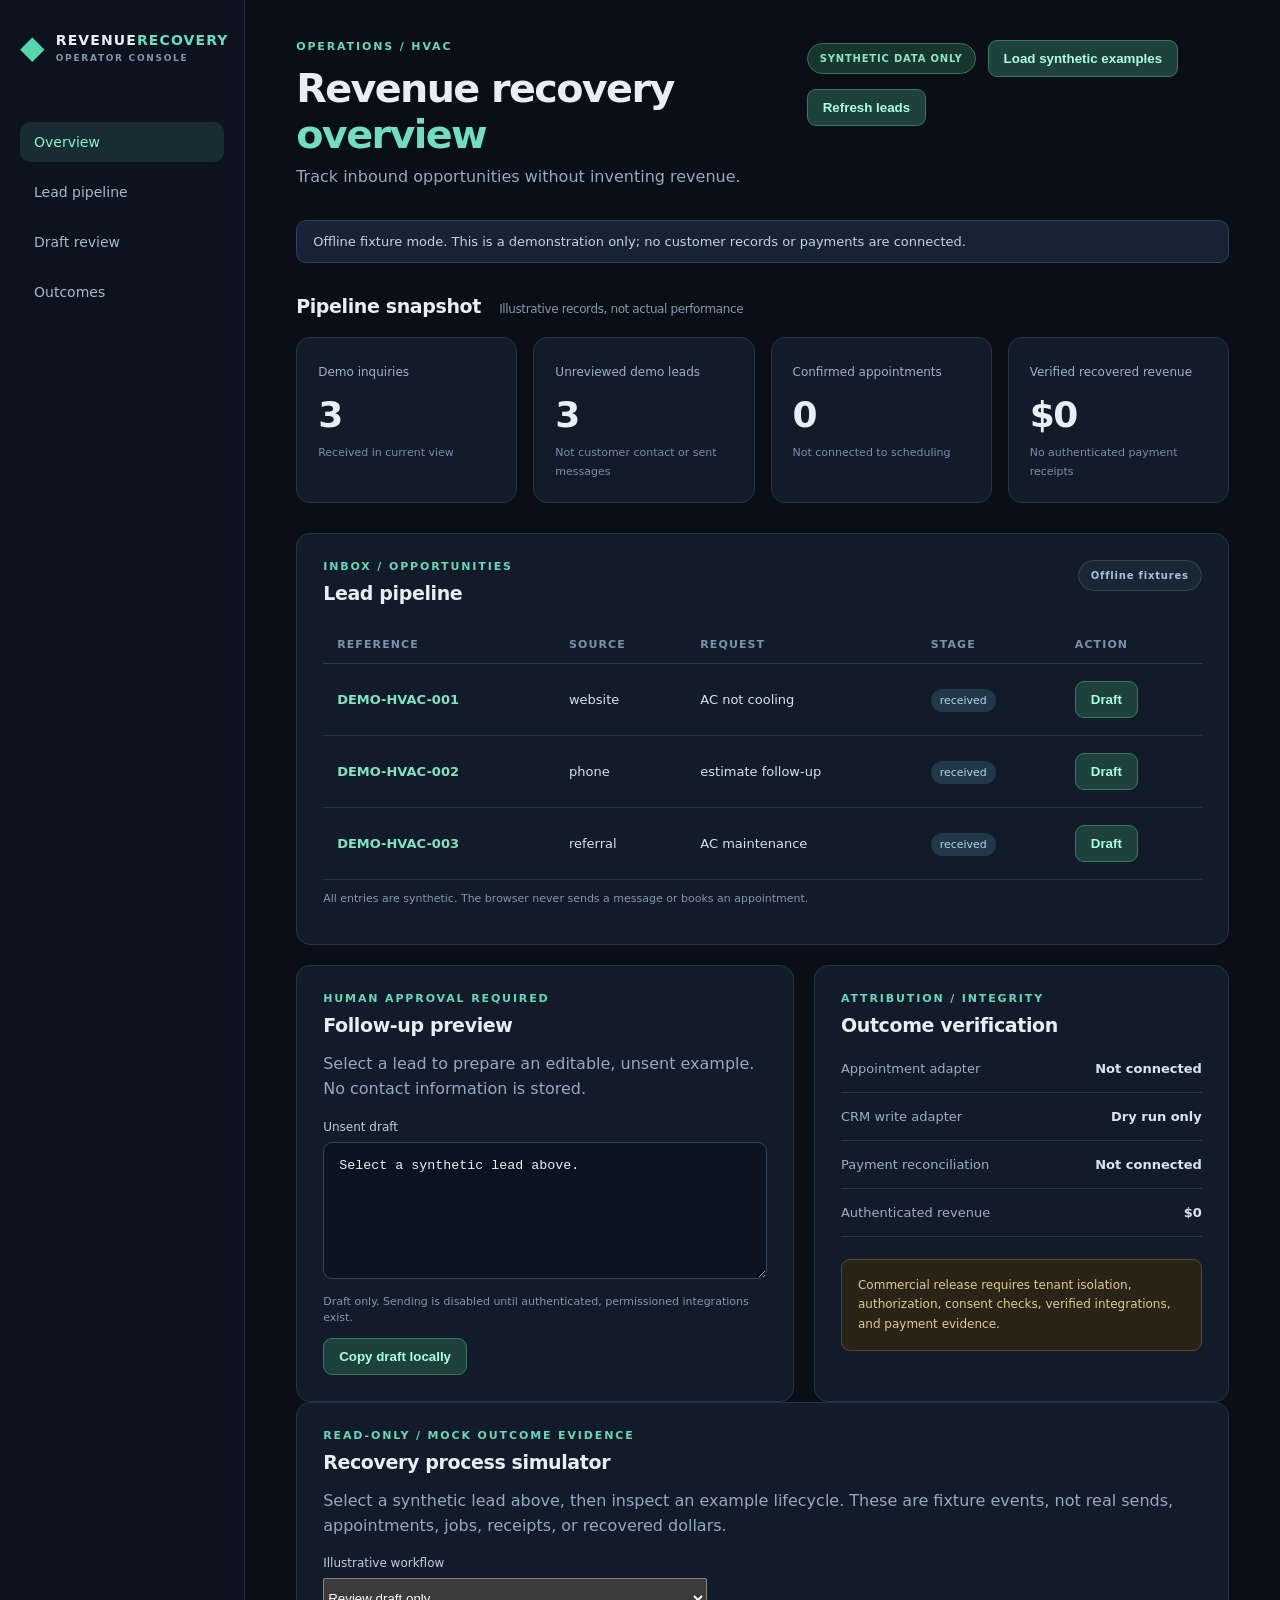
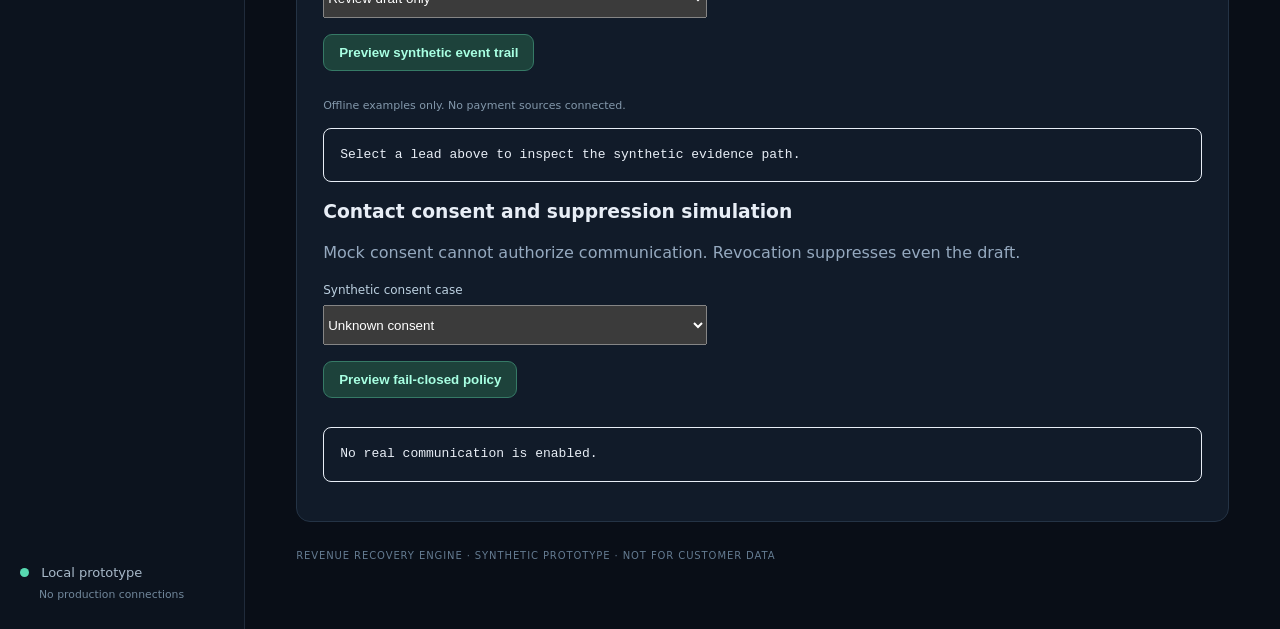
==== commit f0d6fe7d: "feat(rre-ui): add explicit consent/revocation mock gate display" ====
--- a/products/revenue_recovery/web/index.html
+++ b/products/revenue_recovery/web/index.html
@@ -47,6 +47,12 @@
       <button type="button" id="runScenario">Preview synthetic event trail</button>
       <p id="scorecardInfo" class="hint" role="status">Scorecard has no live data source.</p>
       <pre id="auditEvents" class="audit-events" role="status">Select a lead above to inspect the synthetic evidence path.</pre>
+      <h3>Contact consent and suppression simulation</h3>
+      <p class="muted">Mock consent cannot authorize communication. Revocation suppresses even the draft.</p>
+      <label for="policyChoice">Synthetic consent case</label>
+      <select id="policyChoice"><option value="unknown">Unknown consent</option><option value="revoked_mock">Mock opt-out / revocation</option><option value="consent_record_mock">Mock consent record (unverified)</option></select>
+      <button type="button" id="runPolicy">Preview fail-closed policy</button>
+      <pre id="policyEvents" class="audit-events" role="status">No real communication is enabled.</pre>
     </section>
     <footer>REVENUE RECOVERY ENGINE · SYNTHETIC PROTOTYPE · NOT FOR CUSTOMER DATA</footer>
   </main>
--- a/products/revenue_recovery/web/styles.css
+++ b/products/revenue_recovery/web/styles.css
@@ -1 +1,6 @@
 :root{font-family:Inter,ui-sans-serif,system-ui,-apple-system,BlinkMacSystemFont,"Segoe UI",sans-serif;color:#e8eef6;background:#090e17;font-synthesis:none}*{box-sizing:border-box}body{margin:0}a{color:inherit}.skip{position:absolute;top:-80px;left:12px;background:#fff;color:#111;padding:12px;z-index:10}.skip:focus{top:10px}.shell{display:grid;grid-template-columns:245px minmax(0,1fr);min-height:100vh}.rail{padding:28px 20px;border-right:1px solid #202b3b;background:#0c131e;display:flex;flex-direction:column;gap:56px}.brand{display:flex;align-items:center;gap:10px;font-weight:800;font-size:14px;letter-spacing:.08em}.brand span:not(.mark){color:#64dfbf}.brand small{display:block;font-size:9px;color:#8295a9;letter-spacing:.19em;margin-top:5px}.mark{font-size:32px;color:#56d6ae}.rail nav{display:grid;gap:10px}.rail nav a{text-decoration:none;padding:12px 14px;border-radius:10px;color:#a7b8cb;font-size:14px}.rail nav a:hover,.rail nav a:focus,.rail nav a[aria-current]{background:#182c34;color:#8cf1cf}.rail-foot{margin-top:auto;color:#a8b9c9;font-size:13px}.rail-foot small{display:block;margin:8px 0 0 19px;color:#71879b}.status-dot{display:inline-block;width:9px;height:9px;border-radius:50%;background:#57d8b0;margin-right:8px}main{padding:40px clamp(20px,4vw,64px);max-width:1550px;width:100%;margin:0 auto}.topbar,.section-head{display:flex;align-items:flex-start;justify-content:space-between;gap:24px}.eyebrow{font-size:11px;color:#65d9b4;letter-spacing:.17em;font-weight:750}h1{font-size:clamp(28px,3.1vw,43px);margin:12px 0 8px;letter-spacing:-.04em}h1 em{font-style:normal;color:#6fdfc0}.topbar p,.muted{color:#95a9bf;line-height:1.55}.topbar p{margin:0}.top-actions{display:flex;align-items:center;gap:12px;flex-wrap:wrap}.badge,.pill{font-size:10px;font-weight:800;letter-spacing:.08em;border-radius:100px;padding:9px 12px;border:1px solid #3b705d;color:#8ce6c5;background:#17362d}.pill{background:#192735;color:#a6c1d5;border-color:#344558}button{background:#1d423b;color:#a8ffe2;border:1px solid #367a66;padding:10px 15px;border-radius:9px;cursor:pointer;font-weight:700}button:hover,button:focus-visible{background:#275e50;outline:2px solid #6be5c0;outline-offset:2px}.notice{margin:30px 0 32px;padding:13px 16px;background:#172334;border:1px solid #304258;border-radius:10px;color:#c2d3e2;font-size:13px}h2{font-size:19px;margin:0 0 20px;letter-spacing:-.02em}.section-note{font-size:12px;color:#8399ae;font-weight:400;margin-left:12px}.metrics{display:grid;grid-template-columns:repeat(4,minmax(0,1fr));gap:16px}.metric,.workspace,.panel{background:#111b29;border:1px solid #243345;border-radius:14px}.metric{padding:23px 21px}.metric span{font-size:12px;color:#9eb2c6}.metric strong{display:block;font-size:36px;letter-spacing:-.04em;margin:14px 0 6px}.metric small{color:#7890a7;font-size:11px}.workspace{margin:30px 0 20px;padding:26px}.section-head h2{margin:9px 0 22px}.table-scroll{overflow-x:auto}table{border-collapse:collapse;width:100%;min-width:650px;text-align:left}th{font-size:11px;text-transform:uppercase;letter-spacing:.1em;color:#7894ac;font-weight:700;padding:12px 14px;border-bottom:1px solid #2b3a4c}td{padding:17px 14px;border-bottom:1px solid #213144;font-size:13px;color:#d4e2ef}td:nth-child(3){max-width:350px}td:first-child{color:#7ce4c1;font-weight:700}.stage{border-radius:100px;padding:5px 9px;background:#20384a;color:#b5d7e9;font-size:11px}.empty{color:#a7bbcc;text-align:center}.hint{font-size:11px;color:#8398ab;line-height:1.5}.columns{display:grid;grid-template-columns:1.2fr 1fr;gap:20px}.panel{padding:26px}.panel h2{margin:9px 0}.panel label{display:block;font-size:12px;margin:18px 0 8px;color:#bcd0e0}.panel textarea{width:100%;resize:vertical;border-radius:9px;background:#0a131f;border:1px solid #314458;color:#e7f0f9;padding:15px;font:14px/1.55 inherit}.panel textarea:focus{outline:2px solid #5fdbb5}.inline-status{margin-left:12px;font-size:12px;color:#8be3c6}.outcome{display:flex;justify-content:space-between;gap:12px;padding:16px 0;border-bottom:1px solid #2b394b;color:#99afc1;font-size:13px}.outcome strong{color:#d5e6f2;text-align:right}.gate{margin-top:22px;padding:16px;background:#292416;border:1px solid #55492a;color:#e4ca8d;border-radius:9px;font-size:12px;line-height:1.6}footer{padding:28px 0;color:#647b91;font-size:10px;letter-spacing:.09em}.sr-only{position:absolute;width:1px;height:1px;padding:0;margin:-1px;overflow:hidden;clip:rect(0,0,0,0);white-space:nowrap;border:0}@media(max-width:1100px){.metrics{grid-template-columns:repeat(2,1fr)}.columns{grid-template-columns:1fr}}@media(max-width:760px){.shell{display:block}.rail{padding:15px;gap:14px}.rail nav{display:flex;overflow:auto;gap:4px}.rail nav a{white-space:nowrap;font-size:12px;padding:9px}.rail-foot{display:none}main{padding:25px 16px}.topbar{display:block}.top-actions{margin-top:20px}.metrics{gap:10px}.metric{padding:17px}.metric strong{font-size:28px}.workspace,.panel{padding:18px}.section-note{display:block;margin:7px 0}.badge{font-size:9px}}@media(prefers-reduced-motion:no-preference){button,.rail nav a{transition:background .15s ease}}
+
+/* Synthetic scenario audit panel: local-only, no customer-sensitive content. */
+.audit-events { white-space: pre-wrap; overflow-wrap: anywhere; overflow: auto; max-height: 20rem; line-height: 1.55; padding: 1rem; border: 1px solid currentColor; border-radius: 8px; }
+#scenario-audit select { display: block; width: min(100%, 24rem); min-height: 2.5rem; margin: .5rem 0 1rem; }
+#scenario-audit button { margin-bottom: 1rem; }
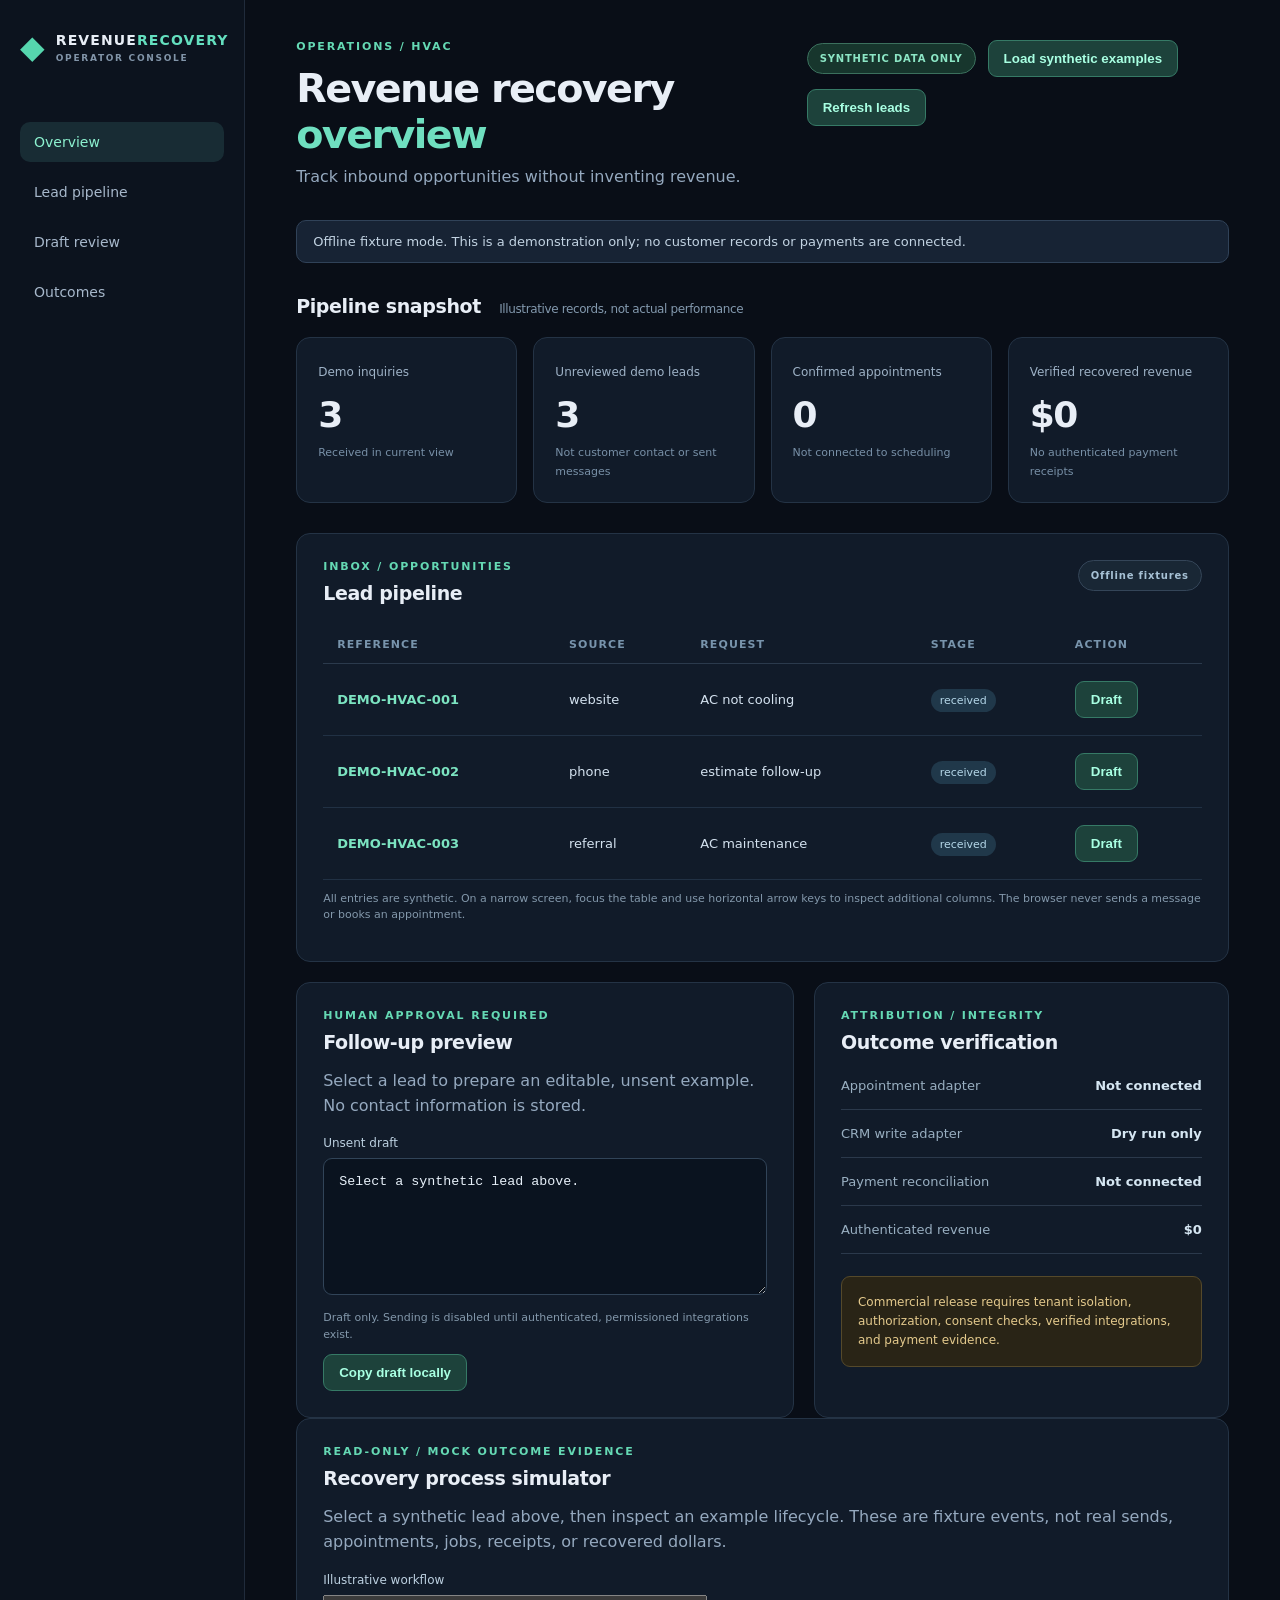
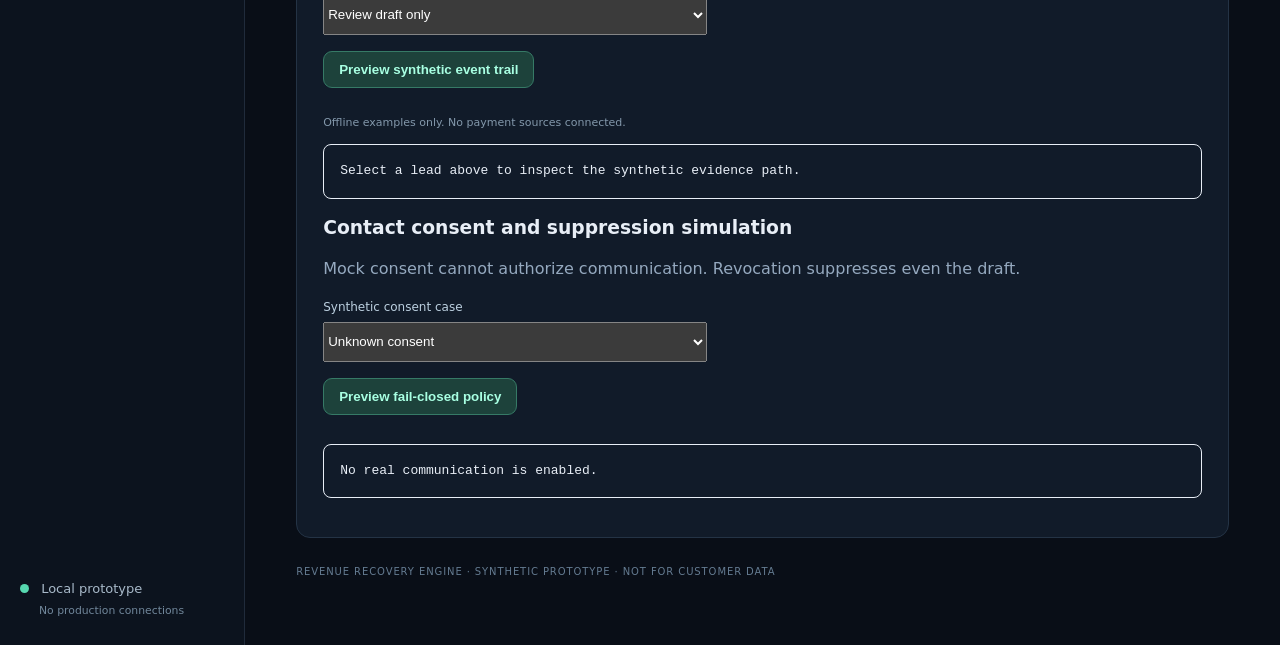
==== commit 405a7fea: "fix(rre-web): make scrolling lead and evidence regions keyboard accessible" ====
--- a/products/revenue_recovery/web/index.html
+++ b/products/revenue_recovery/web/index.html
@@ -28,8 +28,8 @@
       </div>
     </section>
     <section class="workspace" id="pipeline" aria-labelledby="pipeline-heading"><div class="section-head"><div><div class="eyebrow">INBOX / OPPORTUNITIES</div><h2 id="pipeline-heading">Lead pipeline</h2></div><span id="leadSource" class="pill">Fixture</span></div>
-      <div class="table-scroll"><table><caption class="sr-only">Synthetic HVAC lead records</caption><thead><tr><th scope="col">Reference</th><th scope="col">Source</th><th scope="col">Request</th><th scope="col">Stage</th><th scope="col">Action</th></tr></thead><tbody id="leadRows"></tbody></table></div>
-      <p class="hint">All entries are synthetic. The browser never sends a message or books an appointment.</p>
+      <div class="table-scroll" tabindex="0" role="region" aria-label="Synthetic HVAC lead table; scroll horizontally to see all columns"><table><caption class="sr-only">Synthetic HVAC lead records</caption><thead><tr><th scope="col">Reference</th><th scope="col">Source</th><th scope="col">Request</th><th scope="col">Stage</th><th scope="col">Action</th></tr></thead><tbody id="leadRows"></tbody></table></div>
+      <p class="hint">All entries are synthetic. On a narrow screen, focus the table and use horizontal arrow keys to inspect additional columns. The browser never sends a message or books an appointment.</p>
     </section>
     <section class="columns">
       <article class="panel" id="drafts" aria-labelledby="drafts-heading"><div class="eyebrow">HUMAN APPROVAL REQUIRED</div><h2 id="drafts-heading">Follow-up preview</h2><p class="muted">Select a lead to prepare an editable, unsent example. No contact information is stored.</p>
@@ -46,13 +46,13 @@
       <select id="scenarioChoice"><option value="review">Review draft only</option><option value="appointment_mock">Mock appointment</option><option value="closed_job_mock">Mock job close (unverified)</option></select>
       <button type="button" id="runScenario">Preview synthetic event trail</button>
       <p id="scorecardInfo" class="hint" role="status">Scorecard has no live data source.</p>
-      <pre id="auditEvents" class="audit-events" role="status">Select a lead above to inspect the synthetic evidence path.</pre>
+      <pre id="auditEvents" class="audit-events" role="status" tabindex="0" aria-label="Synthetic recovery event timeline">Select a lead above to inspect the synthetic evidence path.</pre>
       <h3>Contact consent and suppression simulation</h3>
       <p class="muted">Mock consent cannot authorize communication. Revocation suppresses even the draft.</p>
       <label for="policyChoice">Synthetic consent case</label>
       <select id="policyChoice"><option value="unknown">Unknown consent</option><option value="revoked_mock">Mock opt-out / revocation</option><option value="consent_record_mock">Mock consent record (unverified)</option></select>
       <button type="button" id="runPolicy">Preview fail-closed policy</button>
-      <pre id="policyEvents" class="audit-events" role="status">No real communication is enabled.</pre>
+      <pre id="policyEvents" class="audit-events" role="status" tabindex="0" aria-label="Synthetic consent and suppression details">No real communication is enabled.</pre>
     </section>
     <footer>REVENUE RECOVERY ENGINE · SYNTHETIC PROTOTYPE · NOT FOR CUSTOMER DATA</footer>
   </main>
